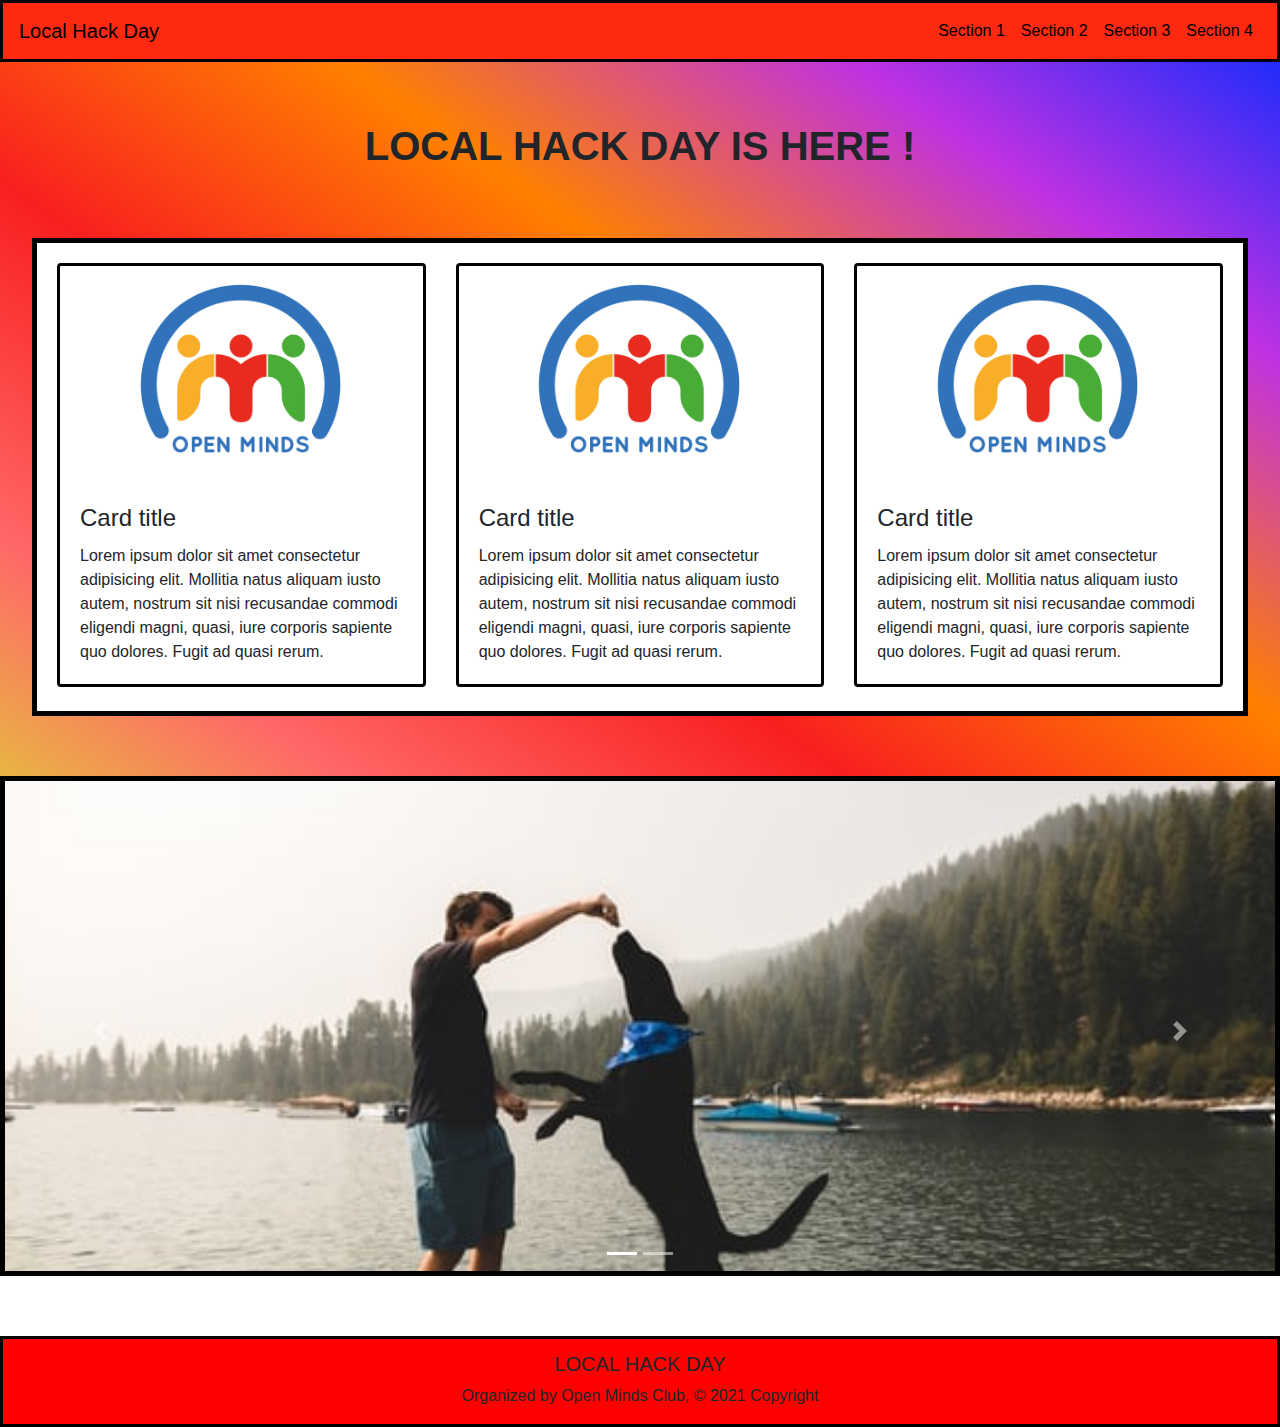
==== code/index1.html @ 93bc90cf "CARD BOXES + SLIDE" ====
<!DOCTYPE html>
<html lang="en">

<head>
    <meta charset="UTF-8">
    <meta name="viewport" content="width=device-width, initial-scale=1.0">
    <meta http-equiv="X-UA-Compatible" content="ie=edge">
    <title>Local Hack Day</title>
    <link rel="stylesheet" href="https://maxcdn.bootstrapcdn.com/bootstrap/4.0.0/css/bootstrap.min.css" integrity="sha384-Gn5384xqQ1aoWXA+058RXPxPg6fy4IWvTNh0E263XmFcJlSAwiGgFAW/dAiS6JXm"
        crossorigin="anonymous">
        <link href="/docs/5.0/dist/css/bootstrap.min.css" rel="stylesheet" integrity="sha384-giJF6kkoqNQ00vy+HMDP7azOuL0xtbfIcaT9wjKHr8RbDVddVHyTfAAsrekwKmP1" crossorigin="anonymous">
    <link rel="stylesheet" href="style1.css">
</head>

<body>
    <!-- RESPONSIVE NAVBAR -->
    <nav class="navbar navbar-custom navbar-expand-sm sticky-top ">
        <a href="#" class="navbar-brand text-costum">Local Hack Day</a>
        <button class="navbar-toggler custom-toggler" data-toggle="collapse" data-target="#navbarMenu">
            <span class="navbar-toggler-icon"></span>
        </button>
        <div class="collapse navbar-collapse" id="navbarMenu">
            <ul class="navbar-nav ml-auto">
                <li class="nav-item">
                    <a href="#sec1" class="nav-link text-costum">Section 1</a>
                </li>
                <li class="nav-item">
                    <a href="#sec2" class="nav-link text-costum">Section 2</a>
                </li>
                <li class="nav-item">
                    <a href="#sec3" class="nav-link text-costum">Section 3</a>
                </li>
                <li class="nav-item">
                    <a href="#sec4" class="nav-link text-costum">Section 4</a>
                </li>
            </ul>
        </div>
    </nav>
    <!-- WELCOME -->
    <h1>LOCAL HACK DAY IS HERE !</h1>

    <!-- SECTION 1 -->
    <div class="box" id="sec1"></div>
    <div class="section1" >
        <div class="row">
            <!--Grid column-->
            <div class="col-lg-4 col-md-6 mb-4">
                 <!--Card-->
                 <div class="card">
                     <!--Card image-->
                     <div class="view overlay" style="text-align: center;"> 
                         <img src="om.png" class="card-img-top"alt="" style="height: 50%; width: 60%;">
                         <a href="#">
                             <div class="mask rgba-white-slight"></div>
                         </a>
                     </div>
                     <!--Card content-->
                     <div class="card-body">
                         <!--Title-->
                         <h4 class="card-title">Card title</h4>
                         <!--Text-->
                          <p class="card-text">Lorem ipsum dolor sit amet consectetur adipisicing elit. Mollitia natus aliquam iusto autem, nostrum sit nisi recusandae commodi eligendi magni, quasi, iure corporis sapiente quo dolores. Fugit ad quasi rerum.</p>
                     </div>
                 </div>
                 <!--/.Card-->
             </div>
             <!-- END COLUMN -->
             <!--Grid column-->
            <div class="col-lg-4 col-md-6 mb-4">
             <!--Card-->
             <div class="card">
                 <!--Card image-->
                 <div class="view overlay" style="text-align: center;">
                    <img src="om.png" class="card-img-top"alt="", style="height: 50%; width: 60%;">
                     <a href="#">
                         <div class="mask rgba-white-slight"></div>
                     </a>
                 </div>
                 <!--Card content-->
                 <div class="card-body">
                     <!--Title-->
                     <h4 class="card-title">Card title</h4>
                     <!--Text-->
                      <p class="card-text">Lorem ipsum dolor sit amet consectetur adipisicing elit. Mollitia natus aliquam iusto autem, nostrum sit nisi recusandae commodi eligendi magni, quasi, iure corporis sapiente quo dolores. Fugit ad quasi rerum.</p>
                 </div>
             </div>
             <!--/.Card-->
         </div>
         <!-- END COLUMN -->
         <!--Grid column-->
         <div class="col-lg-4 col-md-6 mb-4">
             <!--Card-->
             <div class="card">
                 <!--Card image-->
                 <div class="view overlay" style="text-align: center;">
                    <img src="om.png" class="card-img-top"alt="", style="height: 50%; width: 60%;">
                     <a href="#">
                         <div class="mask rgba-white-slight"></div>
                     </a>
                 </div>
                 <!--Card content-->
                 <div class="card-body">
                     <!--Title-->
                     <h4 class="card-title">Card title</h4>
                     <!--Text-->
                      <p class="card-text">Lorem ipsum dolor sit amet consectetur adipisicing elit. Mollitia natus aliquam iusto autem, nostrum sit nisi recusandae commodi eligendi magni, quasi, iure corporis sapiente quo dolores. Fugit ad quasi rerum.</p>
                 </div>
             </div>
             <!--/.Card-->
         </div>
         <!-- END COLUMN -->
    </div>
        
    <!-- SECTION 2 -->
    <!-- <div class="box" id="sec2"></div>
    <div class="section1"> -->
        
    </div>

    <!-- SECTION 2 -->
    <!-- <div class="box" id="sec2"></div>
    <div class="section2" > -->

    <!-- SECTION 3 -->
    <!-- <div class="box" id="sec3"></div>
    <div class="section3" > -->
       
    <!-- SECTION 4 -->
    <div class="box" id="sec4"></div>
    <div class="section4" >
        <div id="myCarousel" class="carousel slide" data-ride="carousel" data-interval="false">
            <ol class="carousel-indicators">
                <li data-target="#myCarousel" data-slide-to="0" class="active"></li>
                <li data-target="#myCarousel" data-slide-to="1"></li>
                <!-- <li data-target="#myCarousel" data-slide-to="2"></li> -->
            </ol>
            <div class="carousel-inner">
                <div class="carousel-item active" style="background-image:url(photo.png);">
                    <div class="container">
                    </div>
                </div>
                <div class="carousel-item" style="background-image:url(photo.png);">
                    <div class="container">
                    </div>
                </div>
            </div>
            <a href="#myCarousel" class="carousel-control-prev" role="button" data-slide="prev">
                <span class="sr-only">Previous</span>
                <span class="carousel-control-prev-icon" aria-hidden="true"></span>
            </a>
            <a href="#myCarousel" class="carousel-control-next" role="button" data-slide="next">
                <span class="sr-only">Previous</span>
                <span class="carousel-control-next-icon" aria-hidden="true"></span>
            </a>
        </div>
    </div>

    <div class="box"></div>

    <!-- RESPONSIVE bottom NAVBAR -->
    <footer class="page-footer font-small" style="background-color: red; border: #000000 solid 3px; height: fit-content; padding-top: 1%;">
        <div class="Row" style="text-align: center;">
            <div class="col">
                <h5 class="text-uppercase">Local Hack Day</h5>
                <p>Organized by Open Minds Club, © 2021 Copyright</p>
            </div>
        </div>
    </footer>


    <!-- Option 1: Bootstrap Bundle with Popper -->
    <script src="https://cdn.jsdelivr.net/npm/bootstrap@5.0.0-beta1/dist/js/bootstrap.bundle.min.js" integrity="sha384-ygbV9kiqUc6oa4msXn9868pTtWMgiQaeYH7/t7LECLbyPA2x65Kgf80OJFdroafW" crossorigin="anonymous"></script>
    <!-- Option 2: Separate Popper and Bootstrap JS -->
    <script src="https://cdn.jsdelivr.net/npm/@popperjs/core@2.5.4/dist/umd/popper.min.js" integrity="sha384-q2kxQ16AaE6UbzuKqyBE9/u/KzioAlnx2maXQHiDX9d4/zp8Ok3f+M7DPm+Ib6IU" crossorigin="anonymous"></script>
    <script src="https://cdn.jsdelivr.net/npm/bootstrap@5.0.0-beta1/dist/js/bootstrap.min.js" integrity="sha384-pQQkAEnwaBkjpqZ8RU1fF1AKtTcHJwFl3pblpTlHXybJjHpMYo79HY3hIi4NKxyj" crossorigin="anonymous"></script>
      <script src="/docs/5.0/dist/js/bootstrap.bundle.min.js" integrity="sha384-ygbV9kiqUc6oa4msXn9868pTtWMgiQaeYH7/t7LECLbyPA2x65Kgf80OJFdroafW" crossorigin="anonymous"></script>
    <script src="https://code.jquery.com/jquery-3.2.1.slim.min.js" integrity="sha384-KJ3o2DKtIkvYIK3UENzmM7KCkRr/rE9/Qpg6aAZGJwFDMVNA/GpGFF93hXpG5KkN"
        crossorigin="anonymous"></script>
    <script src="https://cdnjs.cloudflare.com/ajax/libs/popper.js/1.12.9/umd/popper.min.js" integrity="sha384-ApNbgh9B+Y1QKtv3Rn7W3mgPxhU9K/ScQsAP7hUibX39j7fakFPskvXusvfa0b4Q"
        crossorigin="anonymous"></script>
    <script src="https://maxcdn.bootstrapcdn.com/bootstrap/4.0.0/js/bootstrap.min.js" integrity="sha384-JZR6Spejh4U02d8jOt6vLEHfe/JQGiRRSQQxSfFWpi1MquVdAyjUar5+76PVCmYl"
        crossorigin="anonymous"></script>
</body>
</html>
---- code/style1.css ----
.box{
    height: 60px;
}
h1{
    margin-top: 60px;
    text-align: center;
    font-weight: bold;
}
body{
    background-attachment: fixed;
    background-image: linear-gradient(to bottom left, #002BFF , #BF31E3, #FF8000, #F91F1F, #FF6868, #DDDD30 );
}
.custom-toggler.navbar-toggler { 
    border-color: #000000; 
}  
.custom-toggler .navbar-toggler-icon { 
    background-image: url( 
"data:image/svg+xml;charset=utf8,%3Csvg viewBox='0 0 32 32' xmlns='http://www.w3.org/2000/svg'%3E%3Cpath stroke='rgba(0, 0, 0, 0.8)' stroke-width='2' stroke-linecap='round' stroke-miterlimit='10' d='M4 8h24M4 16h24M4 24h24'/%3E%3C/svg%3E"); 
} 
.navbar-custom{
    background-color: #FF2912;
    border-color: #000000;
    border-style: solid;
    border-width: 3px;
    height: fit-content;
}
.text-costum{
    color: #000000;
}
.text-costum:hover{
    color: #000000;
    font-weight: bold;
}
.section1{
    height: fit-content;
    width: 95%;
    background-color: #ffffff;
    border-color: #000000;
    border-style: solid;
    border-width: 5px;
    margin-left: 2.5%;
    overflow: hidden;
    padding: 20px;
    padding-bottom: 0px;
}
/* CAROUSEL */
.section4{
    height: 500px;
    width: 100%;
    background-color: #777;
    border-color: #000000;
    border-style: solid;
    border-width: 5px;
    /* margin-left: 2.5%; */
    overflow: hidden;
}
.carousel-item{
    height: 500px;
    background-color: #ffffff;
    /* color: #000000; */
    columns: #000000;
    position: relative;
    /* opacity: 0.5; */
    background-position: center;
    background-size: cover;
}
.container{
    position: absolute;
    bottom: 0;
    left: 0;
    right: 0;
    padding-bottom: 50px;
    width: 80%;
}

.card{
    border: black solid 3px;
}

/* @media (max-width: 952px){} */

/* AYA'S WORK */
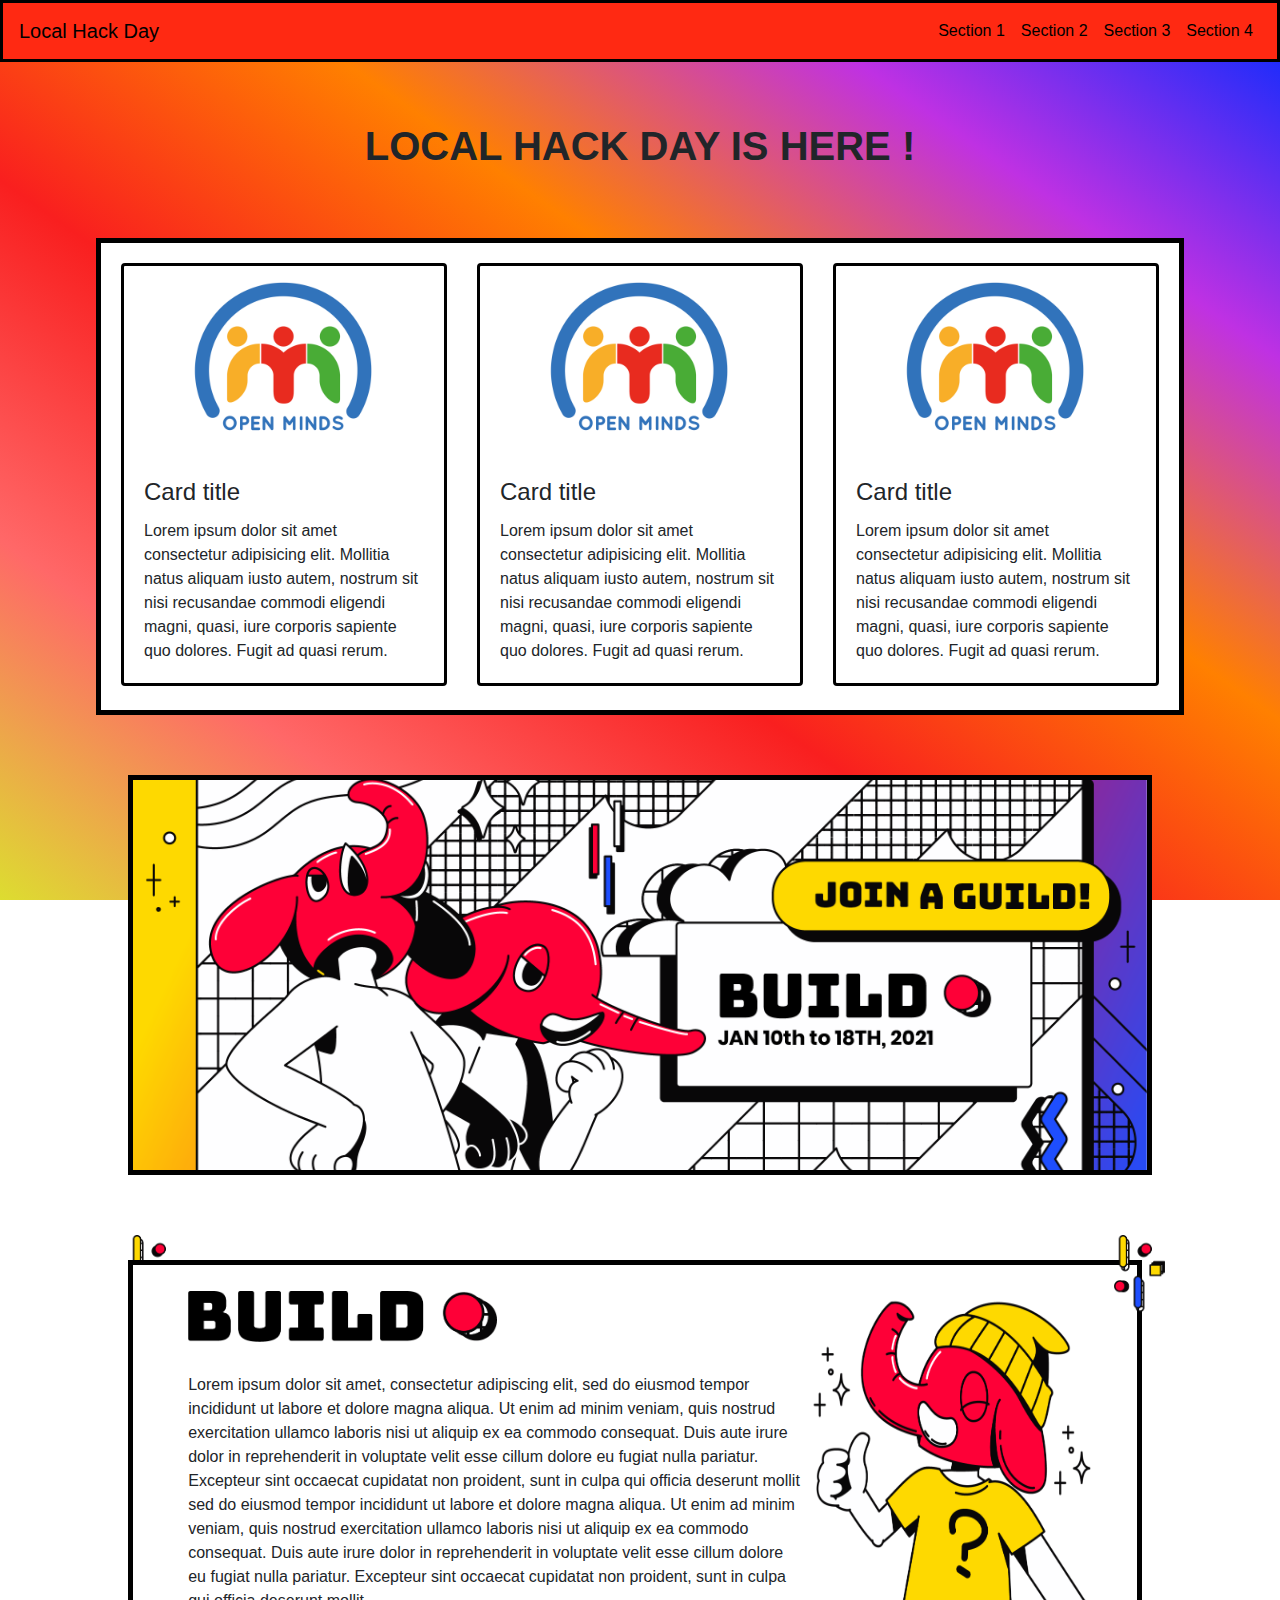
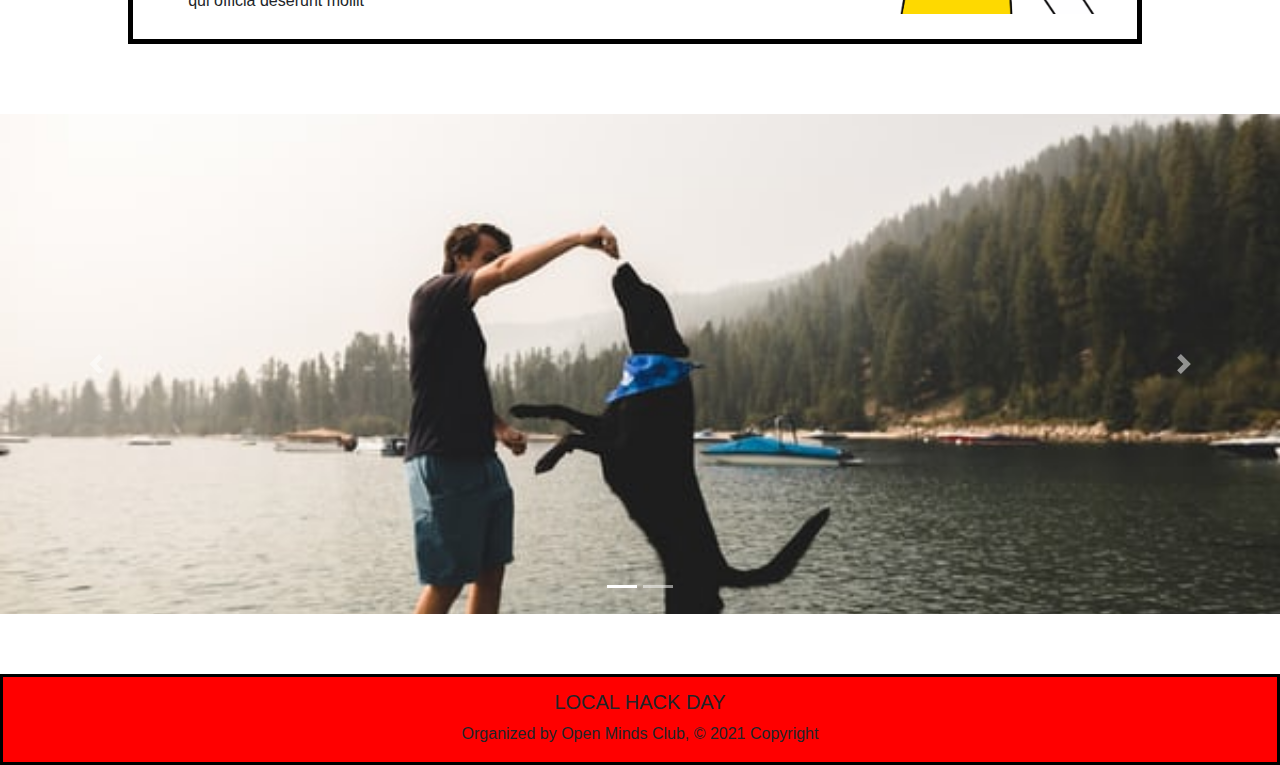
==== commit 519bf9da: "aded aya-s sec3 to index1 + some adjustments" ====
--- a/code/index1.html
+++ b/code/index1.html
@@ -15,7 +15,7 @@
 <body>
     <!-- RESPONSIVE NAVBAR -->
     <nav class="navbar navbar-custom navbar-expand-sm sticky-top ">
-        <a href="#" class="navbar-brand text-costum">Local Hack Day</a>
+        <a href="index1.html" class="navbar-brand text-costum">Local Hack Day</a>
         <button class="navbar-toggler custom-toggler" data-toggle="collapse" data-target="#navbarMenu">
             <span class="navbar-toggler-icon"></span>
         </button>
@@ -40,7 +40,7 @@
     <h1>LOCAL HACK DAY IS HERE !</h1>
 
     <!-- SECTION 1 -->
-    <div class="box" id="sec1"></div>
+    <div class="box"  id="sec1"></div>
     <div class="section1" >
         <div class="row">
             <!--Grid column-->
@@ -109,21 +109,37 @@
              <!--/.Card-->
          </div>
          <!-- END COLUMN -->
+    </div>        
     </div>
-        
-    <!-- SECTION 2 -->
-    <!-- <div class="box" id="sec2"></div>
-    <div class="section1"> -->
-        
+
+    <!-- SECTION 2   still working on it -->
+    <div class="box" id="sec2"></div>
+    <div class="section2 "  style="background-image: url(img\ \(10\).png); background-position: center;
+    background-size: cover;">
     </div>
 
-    <!-- SECTION 2 -->
-    <!-- <div class="box" id="sec2"></div>
-    <div class="section2" > -->
-
-    <!-- SECTION 3 -->
-    <!-- <div class="box" id="sec3"></div>
-    <div class="section3" > -->
+
+    <!--section3 AND AYA'S WORK-->
+    <div class="box" id="sec3"></div>
+    <article class="article3">
+    <img src="img (1).png" alt="image" class="img1_2">
+    <section class="section3">
+        <div class="build">
+            <img src="img (7).png" alt="image" class="img7">
+            <p>Lorem ipsum dolor sit amet, consectetur adipiscing elit, sed do eiusmod tempor incididunt ut 
+                labore et dolore magna aliqua. Ut enim ad minim veniam, quis nostrud exercitation ullamco laboris 
+                nisi ut aliquip ex ea commodo consequat. Duis aute irure dolor in reprehenderit in voluptate velit 
+                esse cillum dolore eu fugiat nulla pariatur. Excepteur sint occaecat cupidatat non proident, sunt 
+                in culpa qui officia deserunt mollit sed do eiusmod tempor incididunt ut labore et dolore magna aliqua. 
+                Ut enim ad minim veniam, quis nostrud exercitation ullamco laboris nisi ut aliquip 
+                ex ea commodo consequat. Duis aute irure dolor in reprehenderit in voluptate velit esse 
+                cillum dolore eu fugiat nulla pariatur. Excepteur sint occaecat cupidatat non proident, 
+                sunt in culpa qui officia deserunt mollit   
+        </div>
+        <img src="img (9).png" alt="image" class="img9" id="optionalstuff">
+    </section>
+    <img src="img (1).png" alt="image" class="img1_1">
+    </article>
        
     <!-- SECTION 4 -->
     <div class="box" id="sec4"></div>
--- a/code/style1.css
+++ b/code/style1.css
@@ -33,12 +33,28 @@
 }
 .section1{
     height: fit-content;
-    width: 95%;
+    /* width: 95%; */
+    /* margin-left: 2.5%; */
+    width: 85%;
+    margin-left: 7.5%;
     background-color: #ffffff;
     border-color: #000000;
     border-style: solid;
     border-width: 5px;
-    margin-left: 2.5%;
+    overflow: hidden;
+    padding: 20px;
+    padding-bottom: 0px;
+}
+.section2{
+    height: 400px;
+    /* width: 95%; */
+    /* margin-left: 2.5%; */
+    width: 80%;
+    margin-left: 10%;
+    background-color: #ffffff;
+    border-color: #000000;
+    border-style: solid;
+    border-width: 5px;
     overflow: hidden;
     padding: 20px;
     padding-bottom: 0px;
@@ -48,9 +64,9 @@
     height: 500px;
     width: 100%;
     background-color: #777;
-    border-color: #000000;
+    /* border-color: #000000;
     border-style: solid;
-    border-width: 5px;
+    border-width: 5px; */
     /* margin-left: 2.5%; */
     overflow: hidden;
 }
@@ -79,4 +95,75 @@
 
 /* @media (max-width: 952px){} */
 
-/* AYA'S WORK */+
+
+/* AYA'S WORK */ 
+
+/* CHAREF ADDED THIS */
+@media (max-width:890px) {
+    img#optionalstuff {
+      display: none;
+    }
+  }
+
+.article3{
+    display: flex;
+    justify-content: space-between;
+    width: auto;
+}
+.section3{
+    flex: 2;
+    text-align: center;
+    display: flex;
+    justify-content: space-between;
+    border-style: solid ;
+    border-width: 5px;
+    border-color: black;
+    background-color: #ffffff;
+    width: 75%;
+    height: auto;
+    margin-top: 2%;
+    /* border-radius: 20px;    CHAREF DELETED THIS */
+    margin-left: 10%;
+    padding-right: 2%;
+    padding-left: 2%;
+    margin-bottom: 10px;
+    margin-left: -4%;
+    padding-top: 2%;
+    margin-right: -28px;
+}
+.build{
+    padding-left: 30px;
+    text-align: left;
+    margin-bottom: 10px;
+    flex: 2;
+    height: auto;
+    width: 60%;
+}
+.img9{
+    flex: 1;
+    height: auto;
+    width: 20%;
+    margin-bottom: 25px;
+}
+.img7{
+    flex: 1;
+    height: 4vw;
+    align-self: center;
+    /* margin-left: 20%;  CHAREF DELETED THIS */
+    margin-bottom: 5%;
+}
+
+.img1_2{
+    flex: 0.1;
+    height: 6vw;
+    width: auto;
+    margin-left: 10%;
+}
+.img1_1{
+    flex: 0.1;
+    height: 6vw;
+    width: auto;
+    margin-bottom: -70%;
+    margin-right: 9%;
+}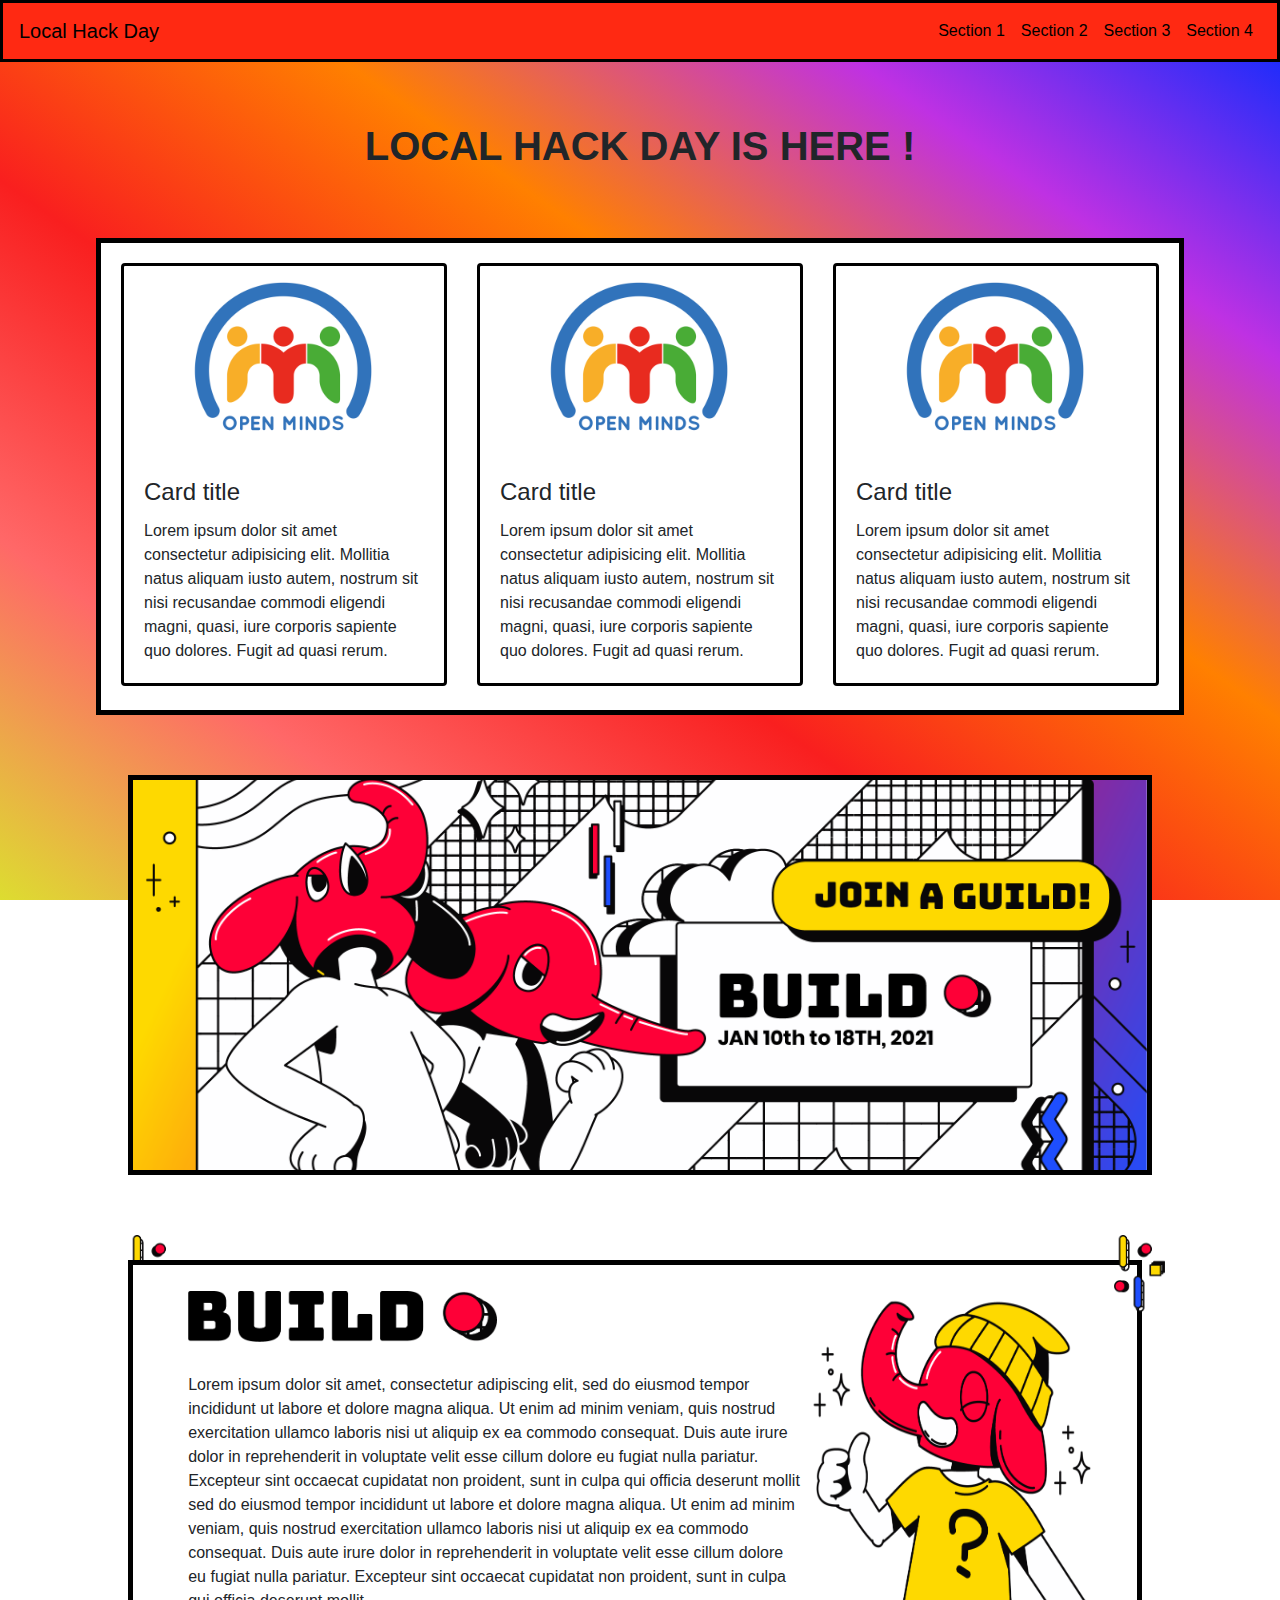
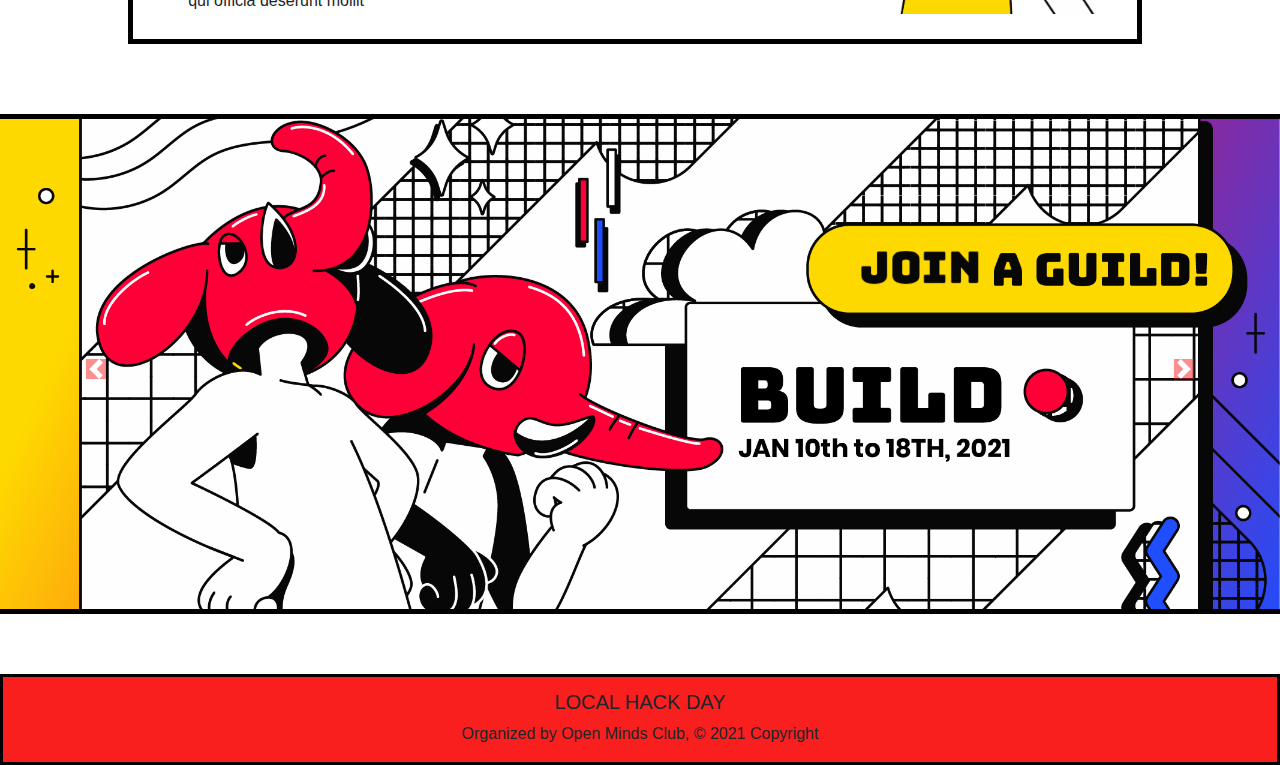
==== commit f4e41b67: "no comment" ====
--- a/code/index1.html
+++ b/code/index1.html
@@ -151,22 +151,22 @@
                 <!-- <li data-target="#myCarousel" data-slide-to="2"></li> -->
             </ol>
             <div class="carousel-inner">
-                <div class="carousel-item active" style="background-image:url(photo.png);">
+                <div class="carousel-item active" style="background-image:url(img\ \(10\).png);">
                     <div class="container">
                     </div>
                 </div>
-                <div class="carousel-item" style="background-image:url(photo.png);">
+                <div class="carousel-item" style="background-image:url(img\ \(10\).png);">
                     <div class="container">
                     </div>
                 </div>
             </div>
             <a href="#myCarousel" class="carousel-control-prev" role="button" data-slide="prev">
                 <span class="sr-only">Previous</span>
-                <span class="carousel-control-prev-icon" aria-hidden="true"></span>
+                <span class="carousel-control-prev-icon" aria-hidden="true" style="background-color: #F91F1F;"></span>
             </a>
             <a href="#myCarousel" class="carousel-control-next" role="button" data-slide="next">
                 <span class="sr-only">Previous</span>
-                <span class="carousel-control-next-icon" aria-hidden="true"></span>
+                <span class="carousel-control-next-icon" aria-hidden="true" style="background-color: #F91F1F;"></span>
             </a>
         </div>
     </div>
@@ -174,7 +174,7 @@
     <div class="box"></div>
 
     <!-- RESPONSIVE bottom NAVBAR -->
-    <footer class="page-footer font-small" style="background-color: red; border: #000000 solid 3px; height: fit-content; padding-top: 1%;">
+    <footer class="page-footer font-small" style="background-color: #F91F1F; border: #000000 solid 3px; height: fit-content; padding-top: 1%;">
         <div class="Row" style="text-align: center;">
             <div class="col">
                 <h5 class="text-uppercase">Local Hack Day</h5>
--- a/code/style1.css
+++ b/code/style1.css
@@ -68,6 +68,8 @@
     border-style: solid;
     border-width: 5px; */
     /* margin-left: 2.5%; */
+    border-top: #000000 solid 5px;
+    border-bottom: #000000 solid 5px;
     overflow: hidden;
 }
 .carousel-item{
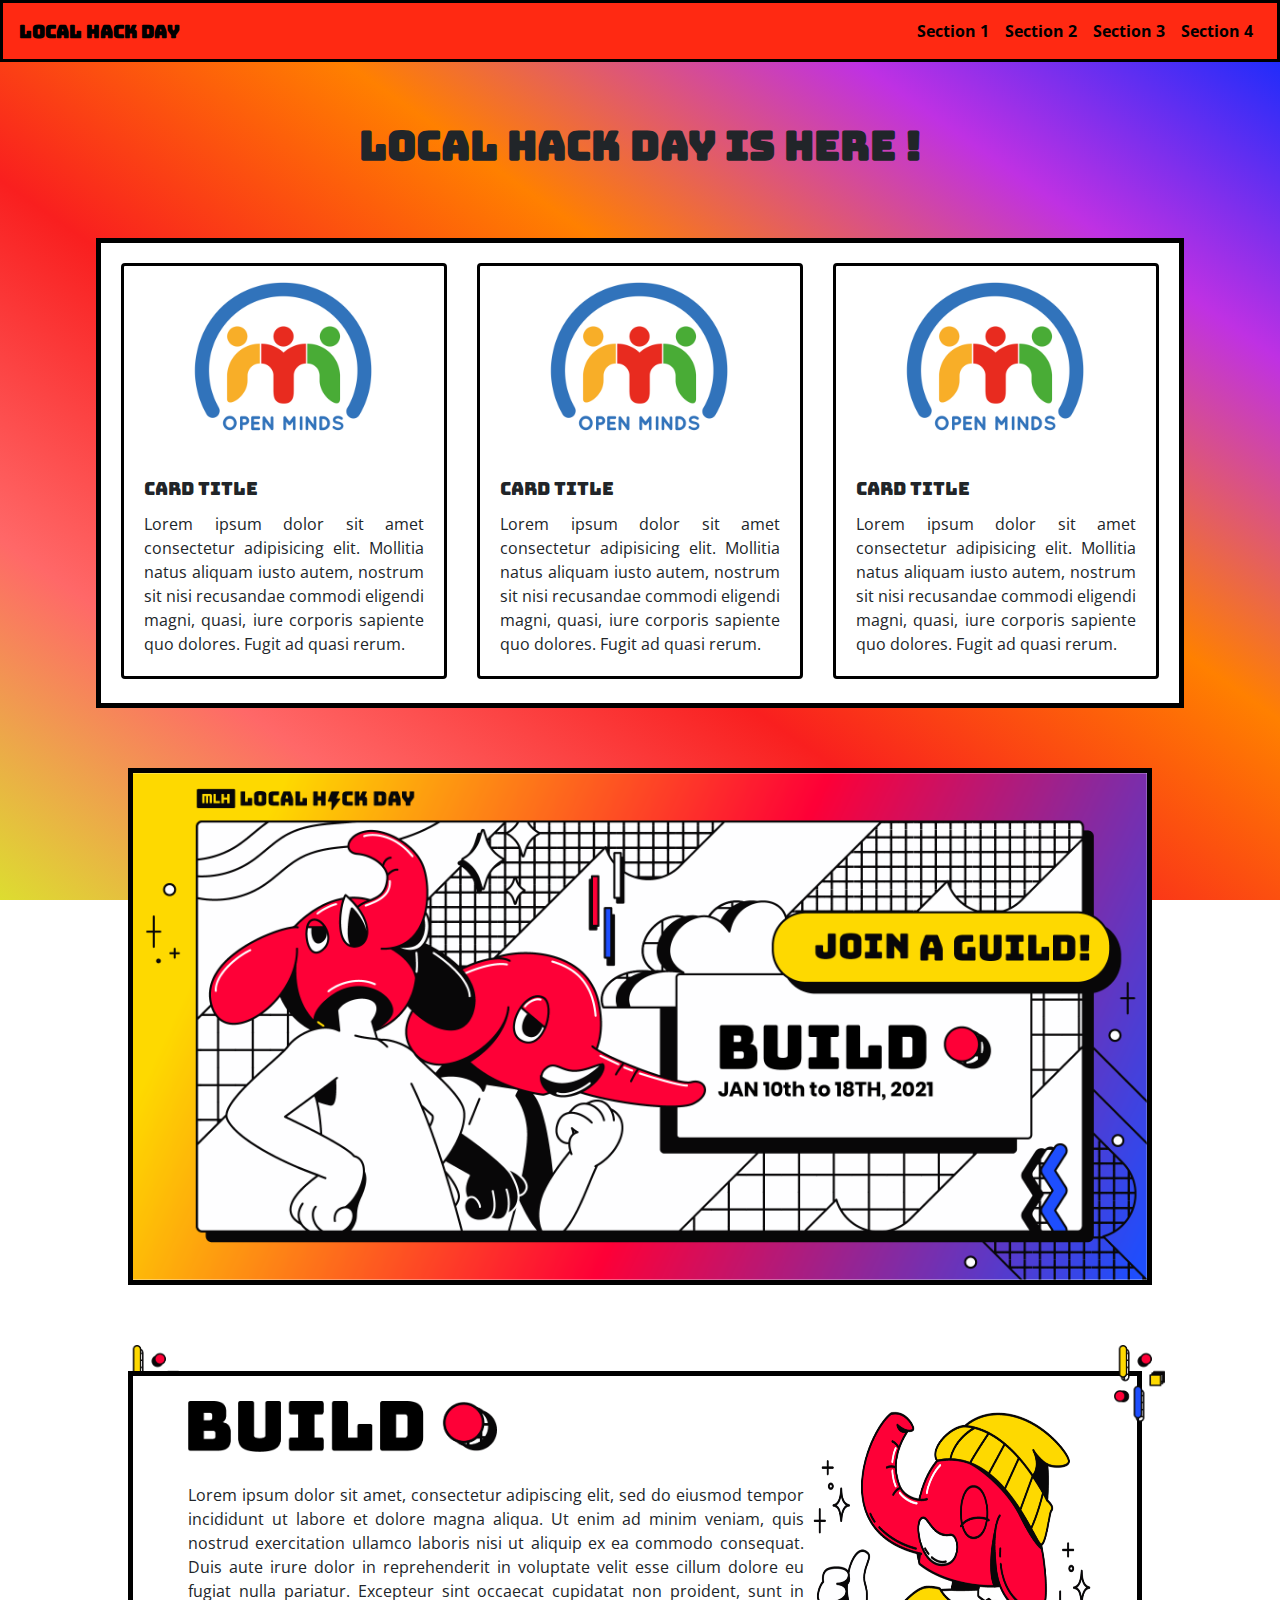
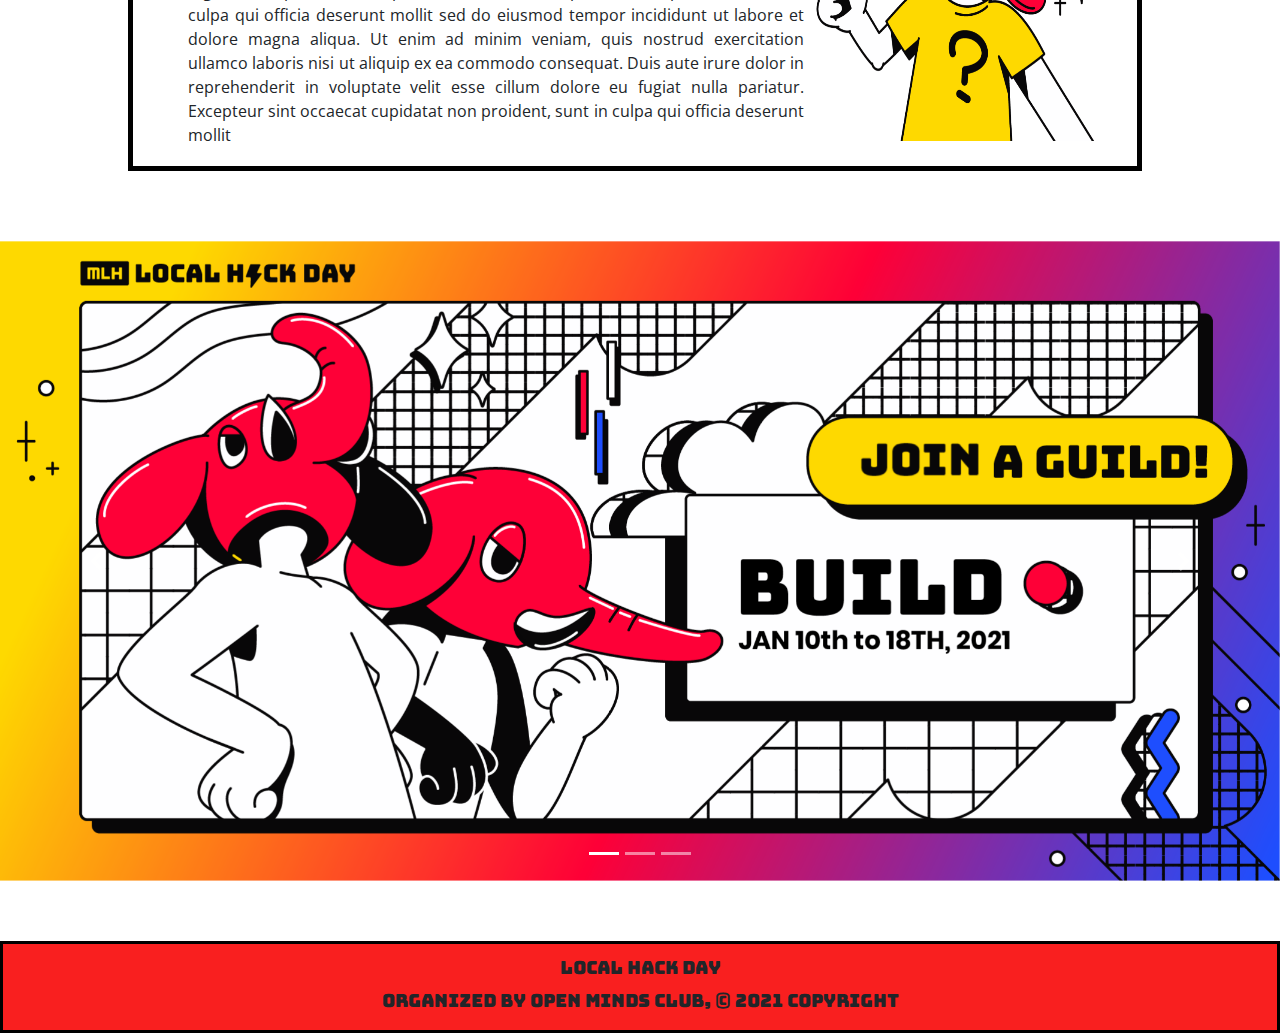
==== commit 22ad3cd8: "adjusted the slide and the font-familiy" ====
--- a/code/index1.html
+++ b/code/index1.html
@@ -10,35 +10,39 @@
         crossorigin="anonymous">
         <link href="/docs/5.0/dist/css/bootstrap.min.css" rel="stylesheet" integrity="sha384-giJF6kkoqNQ00vy+HMDP7azOuL0xtbfIcaT9wjKHr8RbDVddVHyTfAAsrekwKmP1" crossorigin="anonymous">
     <link rel="stylesheet" href="style1.css">
+    <link rel="preconnect" href="https://fonts.gstatic.com">
+<link href="https://fonts.googleapis.com/css2?family=Open+Sans:wght@300&display=swap" rel="stylesheet">
+
+<link rel="preconnect" href="https://fonts.gstatic.com">
+<link href="https://fonts.googleapis.com/css2?family=Bungee&display=swap" rel="stylesheet">
 </head>
 
 <body>
     <!-- RESPONSIVE NAVBAR -->
     <nav class="navbar navbar-custom navbar-expand-sm sticky-top ">
-        <a href="index1.html" class="navbar-brand text-costum">Local Hack Day</a>
+        <a href="index1.html" class="navbar-brand text-costum title">Local Hack Day</a>
         <button class="navbar-toggler custom-toggler" data-toggle="collapse" data-target="#navbarMenu">
             <span class="navbar-toggler-icon"></span>
         </button>
         <div class="collapse navbar-collapse" id="navbarMenu">
             <ul class="navbar-nav ml-auto">
                 <li class="nav-item">
-                    <a href="#sec1" class="nav-link text-costum">Section 1</a>
-                </li>
-                <li class="nav-item">
-                    <a href="#sec2" class="nav-link text-costum">Section 2</a>
-                </li>
-                <li class="nav-item">
-                    <a href="#sec3" class="nav-link text-costum">Section 3</a>
-                </li>
-                <li class="nav-item">
-                    <a href="#sec4" class="nav-link text-costum">Section 4</a>
+                    <a href="#sec1" class="nav-link text-costum txt">Section 1</a>
+                </li>
+                <li class="nav-item">
+                    <a href="#sec2" class="nav-link text-costum txt">Section 2</a>
+                </li>
+                <li class="nav-item">
+                    <a href="#sec3" class="nav-link text-costum txt">Section 3</a>
+                </li>
+                <li class="nav-item">
+                    <a href="#sec4" class="nav-link text-costum txt">Section 4</a>
                 </li>
             </ul>
         </div>
     </nav>
     <!-- WELCOME -->
     <h1>LOCAL HACK DAY IS HERE !</h1>
-
     <!-- SECTION 1 -->
     <div class="box"  id="sec1"></div>
     <div class="section1" >
@@ -57,9 +61,9 @@
                      <!--Card content-->
                      <div class="card-body">
                          <!--Title-->
-                         <h4 class="card-title">Card title</h4>
+                         <h4 class="card-title title">Card title</h4>
                          <!--Text-->
-                          <p class="card-text">Lorem ipsum dolor sit amet consectetur adipisicing elit. Mollitia natus aliquam iusto autem, nostrum sit nisi recusandae commodi eligendi magni, quasi, iure corporis sapiente quo dolores. Fugit ad quasi rerum.</p>
+                          <p class="card-text txt">Lorem ipsum dolor sit amet consectetur adipisicing elit. Mollitia natus aliquam iusto autem, nostrum sit nisi recusandae commodi eligendi magni, quasi, iure corporis sapiente quo dolores. Fugit ad quasi rerum.</p>
                      </div>
                  </div>
                  <!--/.Card-->
@@ -79,9 +83,9 @@
                  <!--Card content-->
                  <div class="card-body">
                      <!--Title-->
-                     <h4 class="card-title">Card title</h4>
+                     <h4 class="card-title title">Card title</h4>
                      <!--Text-->
-                      <p class="card-text">Lorem ipsum dolor sit amet consectetur adipisicing elit. Mollitia natus aliquam iusto autem, nostrum sit nisi recusandae commodi eligendi magni, quasi, iure corporis sapiente quo dolores. Fugit ad quasi rerum.</p>
+                      <p class="card-text txt">Lorem ipsum dolor sit amet consectetur adipisicing elit. Mollitia natus aliquam iusto autem, nostrum sit nisi recusandae commodi eligendi magni, quasi, iure corporis sapiente quo dolores. Fugit ad quasi rerum.</p>
                  </div>
              </div>
              <!--/.Card-->
@@ -101,9 +105,9 @@
                  <!--Card content-->
                  <div class="card-body">
                      <!--Title-->
-                     <h4 class="card-title">Card title</h4>
+                     <h4 class="card-title title">Card title</h4>
                      <!--Text-->
-                      <p class="card-text">Lorem ipsum dolor sit amet consectetur adipisicing elit. Mollitia natus aliquam iusto autem, nostrum sit nisi recusandae commodi eligendi magni, quasi, iure corporis sapiente quo dolores. Fugit ad quasi rerum.</p>
+                      <p class="card-text txt">Lorem ipsum dolor sit amet consectetur adipisicing elit. Mollitia natus aliquam iusto autem, nostrum sit nisi recusandae commodi eligendi magni, quasi, iure corporis sapiente quo dolores. Fugit ad quasi rerum.</p>
                  </div>
              </div>
              <!--/.Card-->
@@ -114,9 +118,11 @@
 
     <!-- SECTION 2   still working on it -->
     <div class="box" id="sec2"></div>
-    <div class="section2 "  style="background-image: url(img\ \(10\).png); background-position: center;
-    background-size: cover;">
+    <div class="section2 ">
+        <img src="img (10).png" alt="image" class="img_sec2">
     </div>
+
+    
 
 
     <!--section3 AND AYA'S WORK-->
@@ -126,7 +132,7 @@
     <section class="section3">
         <div class="build">
             <img src="img (7).png" alt="image" class="img7">
-            <p>Lorem ipsum dolor sit amet, consectetur adipiscing elit, sed do eiusmod tempor incididunt ut 
+            <p class="txt">Lorem ipsum dolor sit amet, consectetur adipiscing elit, sed do eiusmod tempor incididunt ut 
                 labore et dolore magna aliqua. Ut enim ad minim veniam, quis nostrud exercitation ullamco laboris 
                 nisi ut aliquip ex ea commodo consequat. Duis aute irure dolor in reprehenderit in voluptate velit 
                 esse cillum dolore eu fugiat nulla pariatur. Excepteur sint occaecat cupidatat non proident, sunt 
@@ -143,32 +149,31 @@
        
     <!-- SECTION 4 -->
     <div class="box" id="sec4"></div>
-    <div class="section4" >
-        <div id="myCarousel" class="carousel slide" data-ride="carousel" data-interval="false">
-            <ol class="carousel-indicators">
-                <li data-target="#myCarousel" data-slide-to="0" class="active"></li>
-                <li data-target="#myCarousel" data-slide-to="1"></li>
-                <!-- <li data-target="#myCarousel" data-slide-to="2"></li> -->
-            </ol>
-            <div class="carousel-inner">
-                <div class="carousel-item active" style="background-image:url(img\ \(10\).png);">
-                    <div class="container">
-                    </div>
-                </div>
-                <div class="carousel-item" style="background-image:url(img\ \(10\).png);">
-                    <div class="container">
-                    </div>
-                </div>
-            </div>
-            <a href="#myCarousel" class="carousel-control-prev" role="button" data-slide="prev">
-                <span class="sr-only">Previous</span>
-                <span class="carousel-control-prev-icon" aria-hidden="true" style="background-color: #F91F1F;"></span>
-            </a>
-            <a href="#myCarousel" class="carousel-control-next" role="button" data-slide="next">
-                <span class="sr-only">Previous</span>
-                <span class="carousel-control-next-icon" aria-hidden="true" style="background-color: #F91F1F;"></span>
-            </a>
-        </div>
+    <div id="carouselExampleIndicators" class="carousel slide" data-ride="carousel">
+        <ol class="carousel-indicators">
+          <li data-target="#carouselExampleIndicators" data-slide-to="0" class="active"></li>
+          <li data-target="#carouselExampleIndicators" data-slide-to="1"></li>
+          <li data-target="#carouselExampleIndicators" data-slide-to="2"></li>
+        </ol>
+        <div class="carousel-inner">
+          <div class="carousel-item active">
+            <img src="img (10).png" class="d-block w-100" alt="...">
+          </div>
+          <div class="carousel-item">
+            <img src="photo.png" class="d-block w-100" alt="...">
+          </div>
+          <div class="carousel-item">
+            <img src="photo.png" class="d-block w-100" alt="...">
+          </div>
+        </div>
+        <a class="carousel-control-prev" href="#carouselExampleIndicators" role="button" data-slide="prev">
+          <span class="carousel-control-prev-icon" aria-hidden="true"></span>
+          <span class="sr-only">Previous</span>
+        </a>
+        <a class="carousel-control-next" href="#carouselExampleIndicators" role="button" data-slide="next">
+          <span class="carousel-control-next-icon" aria-hidden="true"></span>
+          <span class="sr-only">Next</span>
+        </a>
     </div>
 
     <div class="box"></div>
@@ -177,8 +182,8 @@
     <footer class="page-footer font-small" style="background-color: #F91F1F; border: #000000 solid 3px; height: fit-content; padding-top: 1%;">
         <div class="Row" style="text-align: center;">
             <div class="col">
-                <h5 class="text-uppercase">Local Hack Day</h5>
-                <p>Organized by Open Minds Club, © 2021 Copyright</p>
+                <h5 class="text-uppercase title">Local Hack Day</h5>
+                <p class="text-uppercase title">Organized by Open Minds Club, © 2021 Copyright</p>
             </div>
         </div>
     </footer>
--- a/code/style1.css
+++ b/code/style1.css
@@ -1,7 +1,19 @@
 .box{
     height: 60px;
 }
+.txt{
+    font-family: 'Open Sans', sans-serif;
+    text-align: justify;
+    text-justify: inter-word;
+    font-size: medium;
+}
+
+.title{
+    font-family: 'Bungee', cursive;
+    font-size: large;
+}
 h1{
+    font-family: 'Bungee', cursive;
     margin-top: 60px;
     text-align: center;
     font-weight: bold;
@@ -26,10 +38,11 @@
 }
 .text-costum{
     color: #000000;
+    font-weight: bold;
 }
 .text-costum:hover{
+    font-family: 'Bungee', cursive;
     color: #000000;
-    font-weight: bold;
 }
 .section1{
     height: fit-content;
@@ -46,7 +59,7 @@
     padding-bottom: 0px;
 }
 .section2{
-    height: 400px;
+    height: fit-content;
     /* width: 95%; */
     /* margin-left: 2.5%; */
     width: 80%;
@@ -56,12 +69,12 @@
     border-style: solid;
     border-width: 5px;
     overflow: hidden;
-    padding: 20px;
-    padding-bottom: 0px;
+    /* padding: 20px; */
+    /* padding-bottom: 0px; */
 }
 /* CAROUSEL */
 .section4{
-    height: 500px;
+    height: 25%;
     width: 100%;
     background-color: #777;
     /* border-color: #000000;
@@ -72,32 +85,70 @@
     border-bottom: #000000 solid 5px;
     overflow: hidden;
 }
+
+/* .img_car{
+    width: 100%;
+    height: auto;
+}
 .carousel-item{
     height: 500px;
     background-color: #ffffff;
-    /* color: #000000; */
     columns: #000000;
     position: relative;
-    /* opacity: 0.5; */
-    background-position: center;
-    background-size: cover;
 }
 .container{
-    position: absolute;
-    bottom: 0;
-    left: 0;
-    right: 0;
-    padding-bottom: 50px;
-    width: 80%;
-}
+    height: 100%;
+} */
 
 .card{
-    border: black solid 3px;
-}
-
-/* @media (max-width: 952px){} */
-
-
+    border: black solid 3px;   
+}
+
+.img_sec2{
+    height: auto;
+    width: 100%;
+}
+@media (max-width: 400px) {
+    .body .txt{
+        font-size: small;
+    }
+    .body .title{
+        font-size: medium;
+    }
+    .card{
+        max-height: 350px;
+       
+    }
+    .card-body{
+        overflow-y: scroll;
+    }
+    .section2{
+        height: fit-content;
+        /* width: 95%; */
+        /* margin-left: 2.5%; */
+        width: 95%;
+        margin-left: 2.5%;
+        background-color: #ffffff;
+        border-color: #000000;
+        border-style: solid;
+        border-width: 5px;
+        overflow: hidden;
+        /* padding: 20px; */
+        /* padding-bottom: 0px; */
+    }
+    .box{
+        height: 30px;
+    }
+  }
+  @media (max-width: 350px) {
+    .card{
+        max-height: 300px;
+       
+    }
+    .card-body{
+        overflow-y: scroll;
+    }
+  }
 
 /* AYA'S WORK */ 
 
@@ -123,7 +174,9 @@
     border-color: black;
     background-color: #ffffff;
     width: 75%;
-    height: auto;
+    /* height: auto; */
+    max-height: 400px;
+    overflow-y: scroll;
     margin-top: 2%;
     /* border-radius: 20px;    CHAREF DELETED THIS */
     margin-left: 10%;
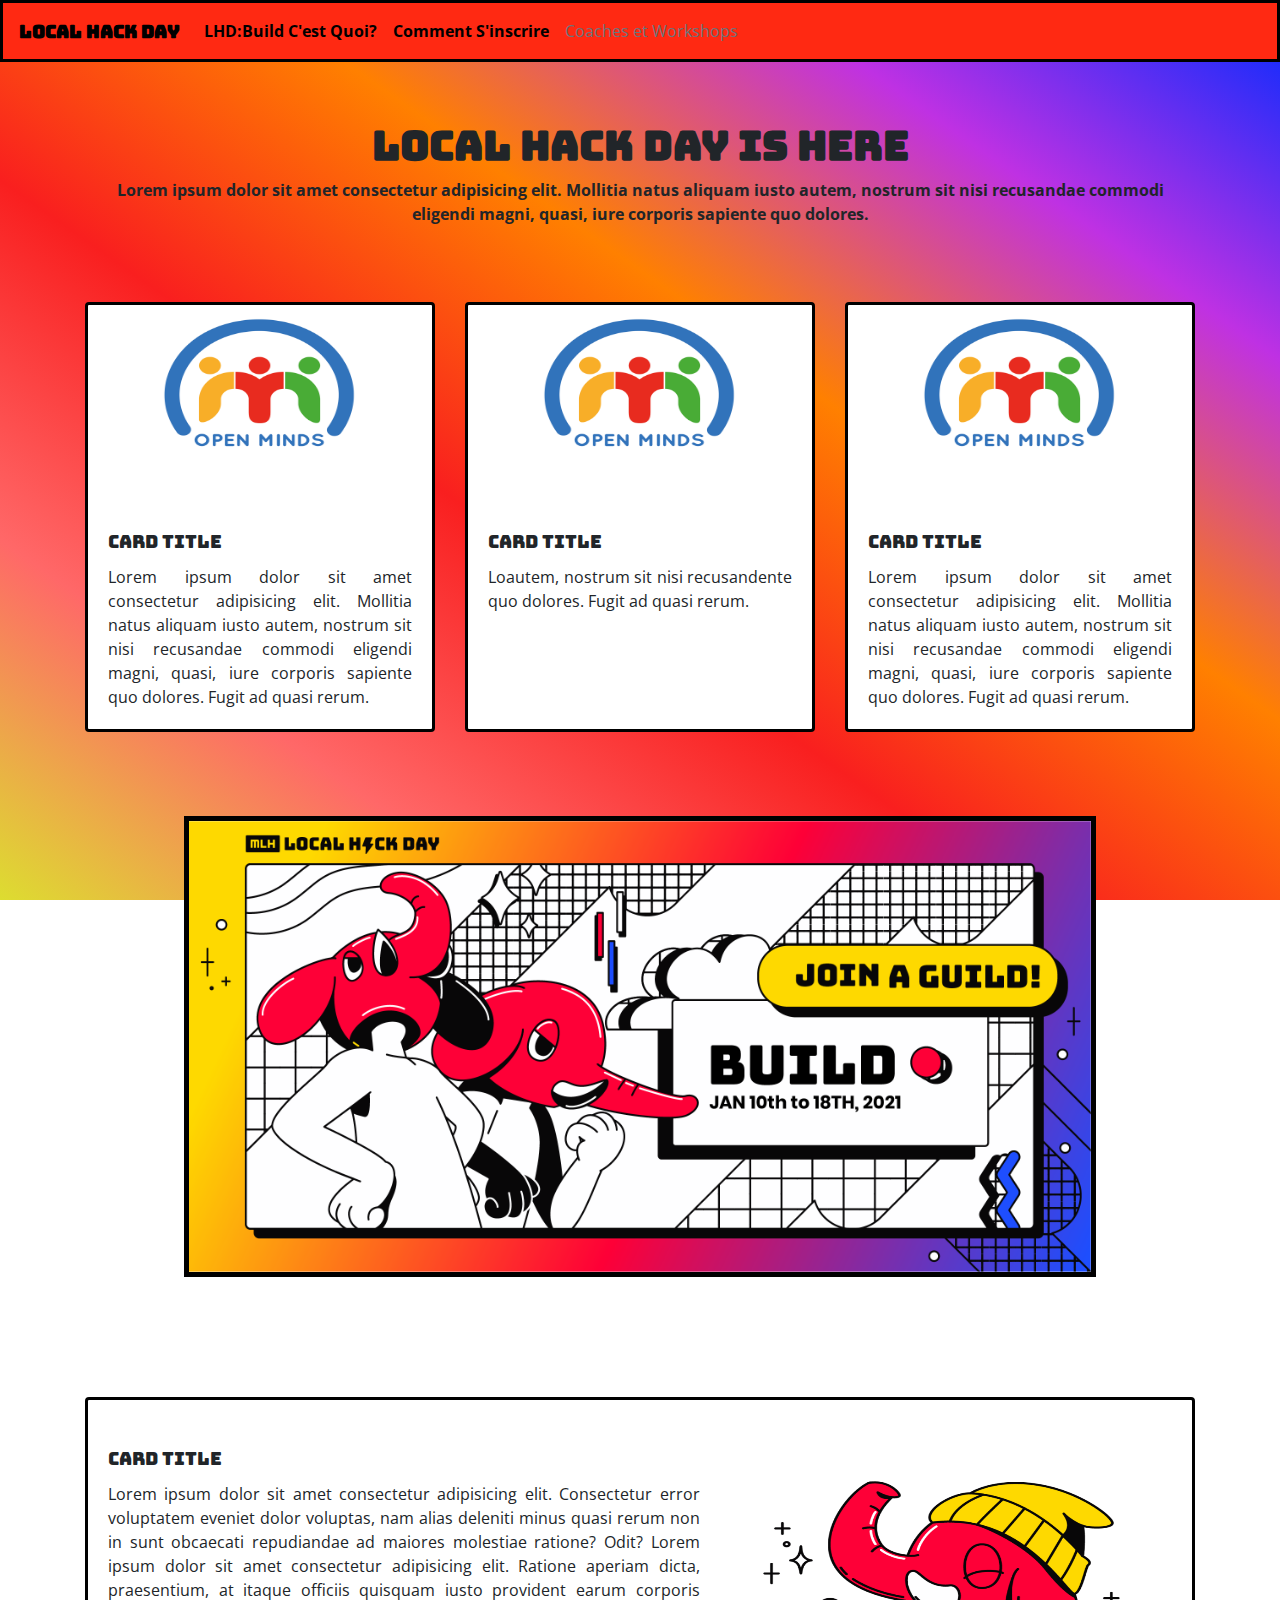
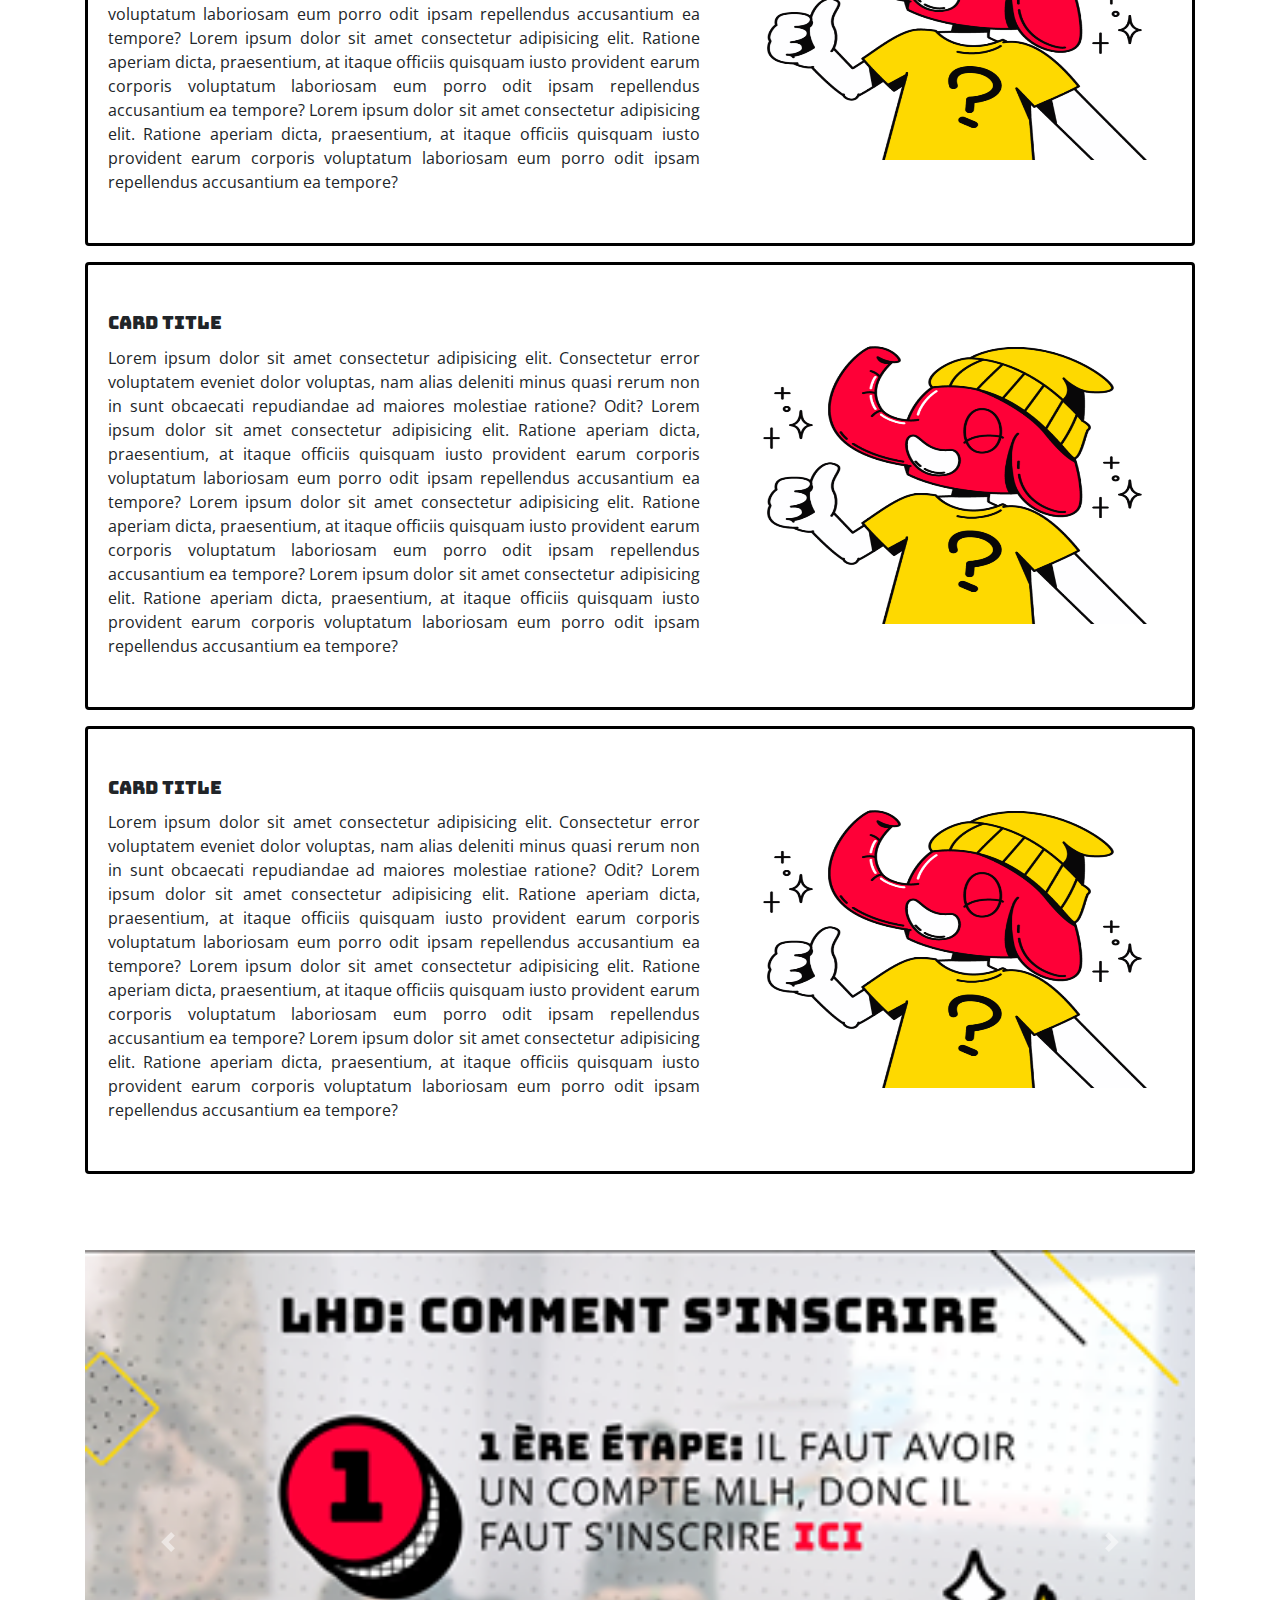
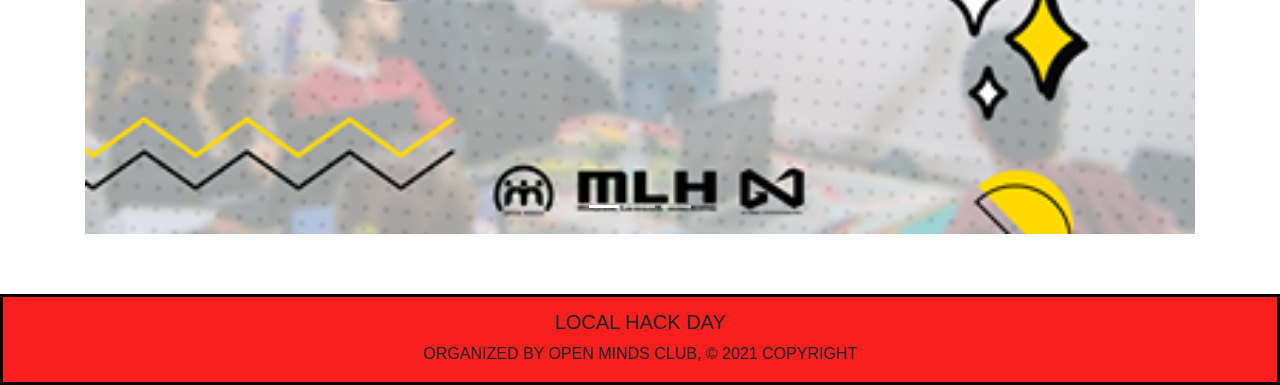
==== commit 658d76fc: "height of cards" ====
--- a/code/index1.html
+++ b/code/index1.html
@@ -21,172 +21,272 @@
     <!-- RESPONSIVE NAVBAR -->
     <nav class="navbar navbar-custom navbar-expand-sm sticky-top ">
         <a href="index1.html" class="navbar-brand text-costum title">Local Hack Day</a>
-        <button class="navbar-toggler custom-toggler" data-toggle="collapse" data-target="#navbarMenu">
+        <button class="navbar-toggler custom-toggler" data-toggle="collapse" data-target="#navbarCollapse">
             <span class="navbar-toggler-icon"></span>
         </button>
-        <div class="collapse navbar-collapse" id="navbarMenu">
-            <ul class="navbar-nav ml-auto">
+        <div class="collapse navbar-collapse" id="navbarCollapse">
+            <ul class="navbar-nav ">
                 <li class="nav-item">
-                    <a href="#sec1" class="nav-link text-costum txt">Section 1</a>
+                    <a href="#sec1" class="nav-link text-costum txt">LHD:Build C'est Quoi?</a>
                 </li>
                 <li class="nav-item">
-                    <a href="#sec2" class="nav-link text-costum txt">Section 2</a>
+                    <a href="#sec2" class="nav-link text-costum txt">Comment S'inscrire</a>
                 </li>
                 <li class="nav-item">
-                    <a href="#sec3" class="nav-link text-costum txt">Section 3</a>
-                </li>
-                <li class="nav-item">
-                    <a href="#sec4" class="nav-link text-costum txt">Section 4</a>
+                    <a href="#" class="nav-link disabled txt">Coaches et Workshops</a>
                 </li>
             </ul>
         </div>
-    </nav>
-    <!-- WELCOME -->
-    <h1>LOCAL HACK DAY IS HERE !</h1>
-    <!-- SECTION 1 -->
-    <div class="box"  id="sec1"></div>
-    <div class="section1" >
+    </nav>  
+    <!-- DEBUT CONTAINER -->
+    <div class="container">
+
+        <!-- WELCOME -->
         <div class="row">
+            <div class="col text-center">
+                <div class="introduction" id="sec1">
+                    <h1>LOCAL HACK DAY IS HERE</h1>
+                    <p class="txt" style="text-align: center; font-weight: bolder;">Lorem ipsum dolor sit amet consectetur adipisicing elit. Mollitia natus aliquam iusto autem, nostrum sit nisi recusandae commodi eligendi magni, quasi, iure corporis sapiente quo dolores.</p>
+                </div>
+            </div>
+        </div>
+
+        <div class="box"></div>
+
+        <!-- DEBUT SEC WHAT IS LHD ? -->
+        <!-- <div class="section1" > -->
+        <div class="row padrow" id="sec1">
             <!--Grid column-->
-            <div class="col-lg-4 col-md-6 mb-4">
-                 <!--Card-->
-                 <div class="card">
-                     <!--Card image-->
-                     <div class="view overlay" style="text-align: center;"> 
-                         <img src="om.png" class="card-img-top"alt="" style="height: 50%; width: 60%;">
+                <div class="col-lg-4 col-md-12 mb-4">
+                    <!--Card-->
+                    <div class="card h-100">
+                        <!--Card image-->
+                        <div class="view overlay" style="height: fit-content; text-align: center;"> 
+                         <img src="assets/om.png" class="card-img-top"alt="" style="height:80%; width: 60%;">
                          <a href="#">
                              <div class="mask rgba-white-slight"></div>
                          </a>
-                     </div>
-                     <!--Card content-->
-                     <div class="card-body">
+                        </div>
+                        <!--Card content-->
+                        <div class="card-body">
                          <!--Title-->
                          <h4 class="card-title title">Card title</h4>
                          <!--Text-->
                           <p class="card-text txt">Lorem ipsum dolor sit amet consectetur adipisicing elit. Mollitia natus aliquam iusto autem, nostrum sit nisi recusandae commodi eligendi magni, quasi, iure corporis sapiente quo dolores. Fugit ad quasi rerum.</p>
-                     </div>
-                 </div>
-                 <!--/.Card-->
-             </div>
-             <!-- END COLUMN -->
-             <!--Grid column-->
-            <div class="col-lg-4 col-md-6 mb-4">
-             <!--Card-->
-             <div class="card">
-                 <!--Card image-->
-                 <div class="view overlay" style="text-align: center;">
-                    <img src="om.png" class="card-img-top"alt="", style="height: 50%; width: 60%;">
-                     <a href="#">
-                         <div class="mask rgba-white-slight"></div>
-                     </a>
-                 </div>
-                 <!--Card content-->
-                 <div class="card-body">
-                     <!--Title-->
-                     <h4 class="card-title title">Card title</h4>
-                     <!--Text-->
-                      <p class="card-text txt">Lorem ipsum dolor sit amet consectetur adipisicing elit. Mollitia natus aliquam iusto autem, nostrum sit nisi recusandae commodi eligendi magni, quasi, iure corporis sapiente quo dolores. Fugit ad quasi rerum.</p>
-                 </div>
-             </div>
-             <!--/.Card-->
-         </div>
-         <!-- END COLUMN -->
-         <!--Grid column-->
-         <div class="col-lg-4 col-md-6 mb-4">
-             <!--Card-->
-             <div class="card">
-                 <!--Card image-->
-                 <div class="view overlay" style="text-align: center;">
-                    <img src="om.png" class="card-img-top"alt="", style="height: 50%; width: 60%;">
-                     <a href="#">
-                         <div class="mask rgba-white-slight"></div>
-                     </a>
-                 </div>
-                 <!--Card content-->
-                 <div class="card-body">
-                     <!--Title-->
-                     <h4 class="card-title title">Card title</h4>
-                     <!--Text-->
-                      <p class="card-text txt">Lorem ipsum dolor sit amet consectetur adipisicing elit. Mollitia natus aliquam iusto autem, nostrum sit nisi recusandae commodi eligendi magni, quasi, iure corporis sapiente quo dolores. Fugit ad quasi rerum.</p>
-                 </div>
-             </div>
-             <!--/.Card-->
-         </div>
-         <!-- END COLUMN -->
-    </div>        
+                        </div>
+                    </div>
+                    <!--/.Card-->
+                </div>
+                <!-- END COLUMN -->
+                <!--Grid column-->
+                <div class="col-lg-4 col-md-12 mb-4">
+                    <!--Card-->
+                    <div class="card h-100">
+                        <!--Card image-->
+                        <div class="view overlay" style="text-align: center;"> 
+                         <img src="assets/om.png" class="card-img-top"alt="" style="height:80%; width: 60%;">
+                         <a href="#">
+                             <div class="mask rgba-white-slight"></div>
+                         </a>
+                        </div>
+                        <!--Card content-->
+                        <div class="card-body">
+                         <!--Title-->
+                         <h4 class="card-title title">Card title</h4>
+                         <!--Text-->
+                          <p class="card-text txt">Loautem, nostrum sit nisi recusandente quo dolores. Fugit ad quasi rerum.</p>
+                        </div>
+                    </div>
+                    <!--/.Card-->
+                </div>
+                <!-- END COLUMN -->
+                <!--Grid column-->
+                <div class="col-lg-4 col-md-12 mb-4">
+                    <!--Card-->
+                    <div class="card h-100">
+                        <!--Card image-->
+                        <div class="view overlay" style="text-align: center;"> 
+                         <img src="assets/om.png" class="card-img-top"alt="" style="height:80%; width:60%;">
+                         <a href="#">
+                             <div class="mask rgba-white-slight"></div>
+                         </a>
+                        </div>
+                        <!--Card content-->
+                        <div class="card-body">
+                         <!--Title-->
+                         <h4 class="card-title title">Card title</h4>
+                         <!--Text-->
+                          <p class="card-text txt">Lorem ipsum dolor sit amet consectetur adipisicing elit. Mollitia natus aliquam iusto autem, nostrum sit nisi recusandae commodi eligendi magni, quasi, iure corporis sapiente quo dolores. Fugit ad quasi rerum.</p>
+                        </div>
+                    </div>
+                    <!--/.Card-->
+                </div>
+            <!-- END COLUMN -->
+        </div>        
+        <!-- </div> -->
+        <!-- FIN SEC WHAT IS LHD ? -->
+
+        <div class="box"></div>
+
+        <!-- SECTION 2   still working on it -->
+        <div class="row">
+           <div class="section2 shadow">
+                <img src="assets/img (10).png" alt="image" class="img_sec2">
+            </div>
+        </div>
+
+        <div class="box"></div>
+        <div class="box"></div>
+
+        <!-- <div class="row" style="width: 100%;"> -->
+            <!-- PRESENTATION 1 -->
+            <div class="card mb-3 shadow" style="width: 100%; height: fit-content; max-height: 450px; overflow-y: scroll; overflow-x: hidden;">
+                <div class="row g-0" style="padding-top: 2.5%;">
+                    <div class="col-lg-7 col-md-12">
+                    <div class="card-body" style="height: 100%; width: 100%;">
+                      <h5 class=" title card-title">Card title</h5>
+                      <p class="txt card-text">
+                       Lorem ipsum dolor sit amet consectetur adipisicing elit. Consectetur error voluptatem eveniet dolor voluptas, nam alias deleniti minus quasi rerum non in sunt obcaecati repudiandae ad maiores molestiae ratione? Odit?
+                       Lorem ipsum dolor sit amet consectetur adipisicing elit. Ratione aperiam dicta, praesentium, at itaque officiis quisquam iusto provident earum corporis voluptatum laboriosam eum porro odit ipsam repellendus accusantium ea tempore?
+                       Lorem ipsum dolor sit amet consectetur adipisicing elit. Ratione aperiam dicta, praesentium, at itaque officiis quisquam iusto provident earum corporis voluptatum laboriosam eum porro odit ipsam repellendus accusantium ea tempore?
+                       Lorem ipsum dolor sit amet consectetur adipisicing elit. Ratione aperiam dicta, praesentium, at itaque officiis quisquam iusto provident earum corporis voluptatum laboriosam eum porro odit ipsam repellendus accusantium ea tempore?
+                      </p>
+                    </div>
+                  </div>
+                  <div class="col-md-5">
+                    <img
+                      src="assets/img (9).png"
+                      alt="..."
+                      id="optionalstuff"
+                      style="text-align: center; height: 80%; width:100%; padding-top: 10%; padding-right: 5% ;"
+                    />
+                  </div>
+                </div>
+            </div>
+            <!-- FIN PRESENTATION 1 -->
+
+             <!-- PRESENTATION 2 -->
+             <div class="card mb-3 shadow" style="width: 100%; height: fit-content; max-height: 450px; overflow-y: scroll; overflow-x: hidden;">
+                <div class="row g-0" style="padding-top: 2.5%;">
+                  <div class="col-lg-7 col-md-12">
+                    <div class="card-body" style="height: 100%; width: 100%;">
+                      <h5 class=" title card-title">Card title</h5>
+                      <p class="txt card-text">
+                       Lorem ipsum dolor sit amet consectetur adipisicing elit. Consectetur error voluptatem eveniet dolor voluptas, nam alias deleniti minus quasi rerum non in sunt obcaecati repudiandae ad maiores molestiae ratione? Odit?
+                       Lorem ipsum dolor sit amet consectetur adipisicing elit. Ratione aperiam dicta, praesentium, at itaque officiis quisquam iusto provident earum corporis voluptatum laboriosam eum porro odit ipsam repellendus accusantium ea tempore?
+                       Lorem ipsum dolor sit amet consectetur adipisicing elit. Ratione aperiam dicta, praesentium, at itaque officiis quisquam iusto provident earum corporis voluptatum laboriosam eum porro odit ipsam repellendus accusantium ea tempore?
+                       Lorem ipsum dolor sit amet consectetur adipisicing elit. Ratione aperiam dicta, praesentium, at itaque officiis quisquam iusto provident earum corporis voluptatum laboriosam eum porro odit ipsam repellendus accusantium ea tempore?
+                      </p>
+                    </div>
+                  </div>
+                  <div class="col-md-5">
+                    <img
+                      src="assets/img (9).png"
+                      alt="..."
+                      id="optionalstuff"
+                      style="text-align: center; height: 80%; width:100%; padding-top: 10%; padding-right: 5% ;"
+                    />
+                  </div>
+                </div>
+            </div>
+            <!-- FIN PRESENTATION 2 -->
+
+             <!-- PRESENTATION 3 -->
+             <div class="card mb-3 shadow" style="width: 100%; height: fit-content; max-height: 450px; overflow-y: scroll; overflow-x: hidden;">
+                <div class="row g-0" style="padding-top: 2.5%;">
+                    <div class="col-lg-7 col-md-12">
+                    <div class="card-body" style="height: 100%; width: 100%;">
+                      <h5 class=" title card-title">Card title</h5>
+                      <p class="txt card-text">
+                       Lorem ipsum dolor sit amet consectetur adipisicing elit. Consectetur error voluptatem eveniet dolor voluptas, nam alias deleniti minus quasi rerum non in sunt obcaecati repudiandae ad maiores molestiae ratione? Odit?
+                       Lorem ipsum dolor sit amet consectetur adipisicing elit. Ratione aperiam dicta, praesentium, at itaque officiis quisquam iusto provident earum corporis voluptatum laboriosam eum porro odit ipsam repellendus accusantium ea tempore?
+                       Lorem ipsum dolor sit amet consectetur adipisicing elit. Ratione aperiam dicta, praesentium, at itaque officiis quisquam iusto provident earum corporis voluptatum laboriosam eum porro odit ipsam repellendus accusantium ea tempore?
+                       Lorem ipsum dolor sit amet consectetur adipisicing elit. Ratione aperiam dicta, praesentium, at itaque officiis quisquam iusto provident earum corporis voluptatum laboriosam eum porro odit ipsam repellendus accusantium ea tempore?
+                      </p>
+                    </div>
+                  </div>
+                  <div class="col-md-5">
+                    <img
+                      src="assets/img (9).png"
+                      alt="..."
+                      id="optionalstuff"
+                      style="text-align: center; height: 80%; width:100%; padding-top: 10%; padding-right: 5% ;"
+                    />
+                  </div>
+                </div>
+            </div>
+            <!-- FIN PRESENTATION 3 -->
+        <!-- </div> -->
+
+        <!--section3 AND AYA'S WORK-->
+        <!-- <div class="box"></div>
+        <article class="article3">
+            <img src="img (1).png" alt="image" class="img1_2">
+            <section class="section3">
+                <div class="build">
+                   <img src="img (7).png" alt="image" class="img7">
+                    <p class="txt">Lorem ipsum dolor sit amet, consectetur adipiscing elit, sed do eiusmod tempor incididunt ut 
+                    labore et dolore magna aliqua. Ut enim ad minim veniam, quis nostrud exercitation ullamco laboris 
+                    nisi ut aliquip ex ea commodo consequat. Duis aute irure dolor in reprehenderit in voluptate velit 
+                    esse cillum dolore eu fugiat nulla pariatur. Excepteur sint occaecat cupidatat non proident, sunt 
+                    in culpa qui officia deserunt mollit sed do eiusmod tempor incididunt ut labore et dolore magna aliqua. 
+                    Ut enim ad minim veniam, quis nostrud exercitation ullamco laboris nisi ut aliquip 
+                    ex ea commodo consequat. Duis aute irure dolor in reprehenderit in voluptate velit esse 
+                    cillum dolore eu fugiat nulla pariatur. Excepteur sint occaecat cupidatat non proident, 
+                    sunt in culpa qui officia deserunt mollit </p> 
+                </div>
+                <img src="img (9).png" alt="image" class="img9" id="optionalstuff">
+            </section>
+            <img src="img (1).png" alt="image" class="img1_1">
+        </article> -->
+
+        <div class="box"  id="sec2"></div>
+
+        <!-- SECTION INSCRIP -->
+        <div class="row">
+            <div class="col">
+                <div id="carouselExampleIndicators" class="carousel slide" data-ride="carousel" data-interval="false">
+                    <ol class="carousel-indicators">
+                       <li data-target="#carouselExampleIndicators" data-slide-to="0" class="active"></li>
+                       <li data-target="#carouselExampleIndicators" data-slide-to="1"></li>
+                       <li data-target="#carouselExampleIndicators" data-slide-to="2"></li>
+                    </ol>
+                    <div class="carousel-inner">
+                        <div class="carousel-item active">
+                           <img class="d-block w-100" src="assets/step1.png" alt="First slide">
+                        </div>
+                        <div class="carousel-item">
+                           <img class="d-block w-100" src="assets/step1.png" alt="Second slide">
+                        </div>
+                        <div class="carousel-item">
+                           <img class="d-block w-100" src="assets/step1.png" alt="Third slide">
+                        </div>
+                    </div>
+                    <a class="carousel-control-prev" href="#carouselExampleIndicators" role="button" data-slide="prev">
+                       <span class="carousel-control-prev-icon" aria-hidden="true"></span>
+                       <span class="sr-only">Previous</span>
+                    </a>
+                    <a class="carousel-control-next" href="#carouselExampleIndicators" role="button" data-slide="next">
+                       <span class="carousel-control-next-icon" aria-hidden="true"></span>
+                       <span class="sr-only">Next</span>
+                    </a>
+                </div>
+            </div>
+        </div>
+        <!-- END SECTION INSCRIP -->
     </div>
-
-    <!-- SECTION 2   still working on it -->
-    <div class="box" id="sec2"></div>
-    <div class="section2 ">
-        <img src="img (10).png" alt="image" class="img_sec2">
-    </div>
-
-    
-
-
-    <!--section3 AND AYA'S WORK-->
-    <div class="box" id="sec3"></div>
-    <article class="article3">
-    <img src="img (1).png" alt="image" class="img1_2">
-    <section class="section3">
-        <div class="build">
-            <img src="img (7).png" alt="image" class="img7">
-            <p class="txt">Lorem ipsum dolor sit amet, consectetur adipiscing elit, sed do eiusmod tempor incididunt ut 
-                labore et dolore magna aliqua. Ut enim ad minim veniam, quis nostrud exercitation ullamco laboris 
-                nisi ut aliquip ex ea commodo consequat. Duis aute irure dolor in reprehenderit in voluptate velit 
-                esse cillum dolore eu fugiat nulla pariatur. Excepteur sint occaecat cupidatat non proident, sunt 
-                in culpa qui officia deserunt mollit sed do eiusmod tempor incididunt ut labore et dolore magna aliqua. 
-                Ut enim ad minim veniam, quis nostrud exercitation ullamco laboris nisi ut aliquip 
-                ex ea commodo consequat. Duis aute irure dolor in reprehenderit in voluptate velit esse 
-                cillum dolore eu fugiat nulla pariatur. Excepteur sint occaecat cupidatat non proident, 
-                sunt in culpa qui officia deserunt mollit   
-        </div>
-        <img src="img (9).png" alt="image" class="img9" id="optionalstuff">
-    </section>
-    <img src="img (1).png" alt="image" class="img1_1">
-    </article>
-       
-    <!-- SECTION 4 -->
-    <div class="box" id="sec4"></div>
-    <div id="carouselExampleIndicators" class="carousel slide" data-ride="carousel">
-        <ol class="carousel-indicators">
-          <li data-target="#carouselExampleIndicators" data-slide-to="0" class="active"></li>
-          <li data-target="#carouselExampleIndicators" data-slide-to="1"></li>
-          <li data-target="#carouselExampleIndicators" data-slide-to="2"></li>
-        </ol>
-        <div class="carousel-inner">
-          <div class="carousel-item active">
-            <img src="img (10).png" class="d-block w-100" alt="...">
-          </div>
-          <div class="carousel-item">
-            <img src="photo.png" class="d-block w-100" alt="...">
-          </div>
-          <div class="carousel-item">
-            <img src="photo.png" class="d-block w-100" alt="...">
-          </div>
-        </div>
-        <a class="carousel-control-prev" href="#carouselExampleIndicators" role="button" data-slide="prev">
-          <span class="carousel-control-prev-icon" aria-hidden="true"></span>
-          <span class="sr-only">Previous</span>
-        </a>
-        <a class="carousel-control-next" href="#carouselExampleIndicators" role="button" data-slide="next">
-          <span class="carousel-control-next-icon" aria-hidden="true"></span>
-          <span class="sr-only">Next</span>
-        </a>
-    </div>
-
+    <!-- FIN CONTAINER -->
     <div class="box"></div>
-
     <!-- RESPONSIVE bottom NAVBAR -->
     <footer class="page-footer font-small" style="background-color: #F91F1F; border: #000000 solid 3px; height: fit-content; padding-top: 1%;">
         <div class="Row" style="text-align: center;">
             <div class="col">
-                <h5 class="text-uppercase title">Local Hack Day</h5>
-                <p class="text-uppercase title">Organized by Open Minds Club, © 2021 Copyright</p>
+                <h5 class="text-uppercase txtbtm">Local Hack Day</h5>
+                <p class="text-uppercase txtbtm">Organized by Open Minds Club, © 2021 Copyright</p>
             </div>
         </div>
     </footer>
+
 
 
     <!-- Option 1: Bootstrap Bundle with Popper -->
